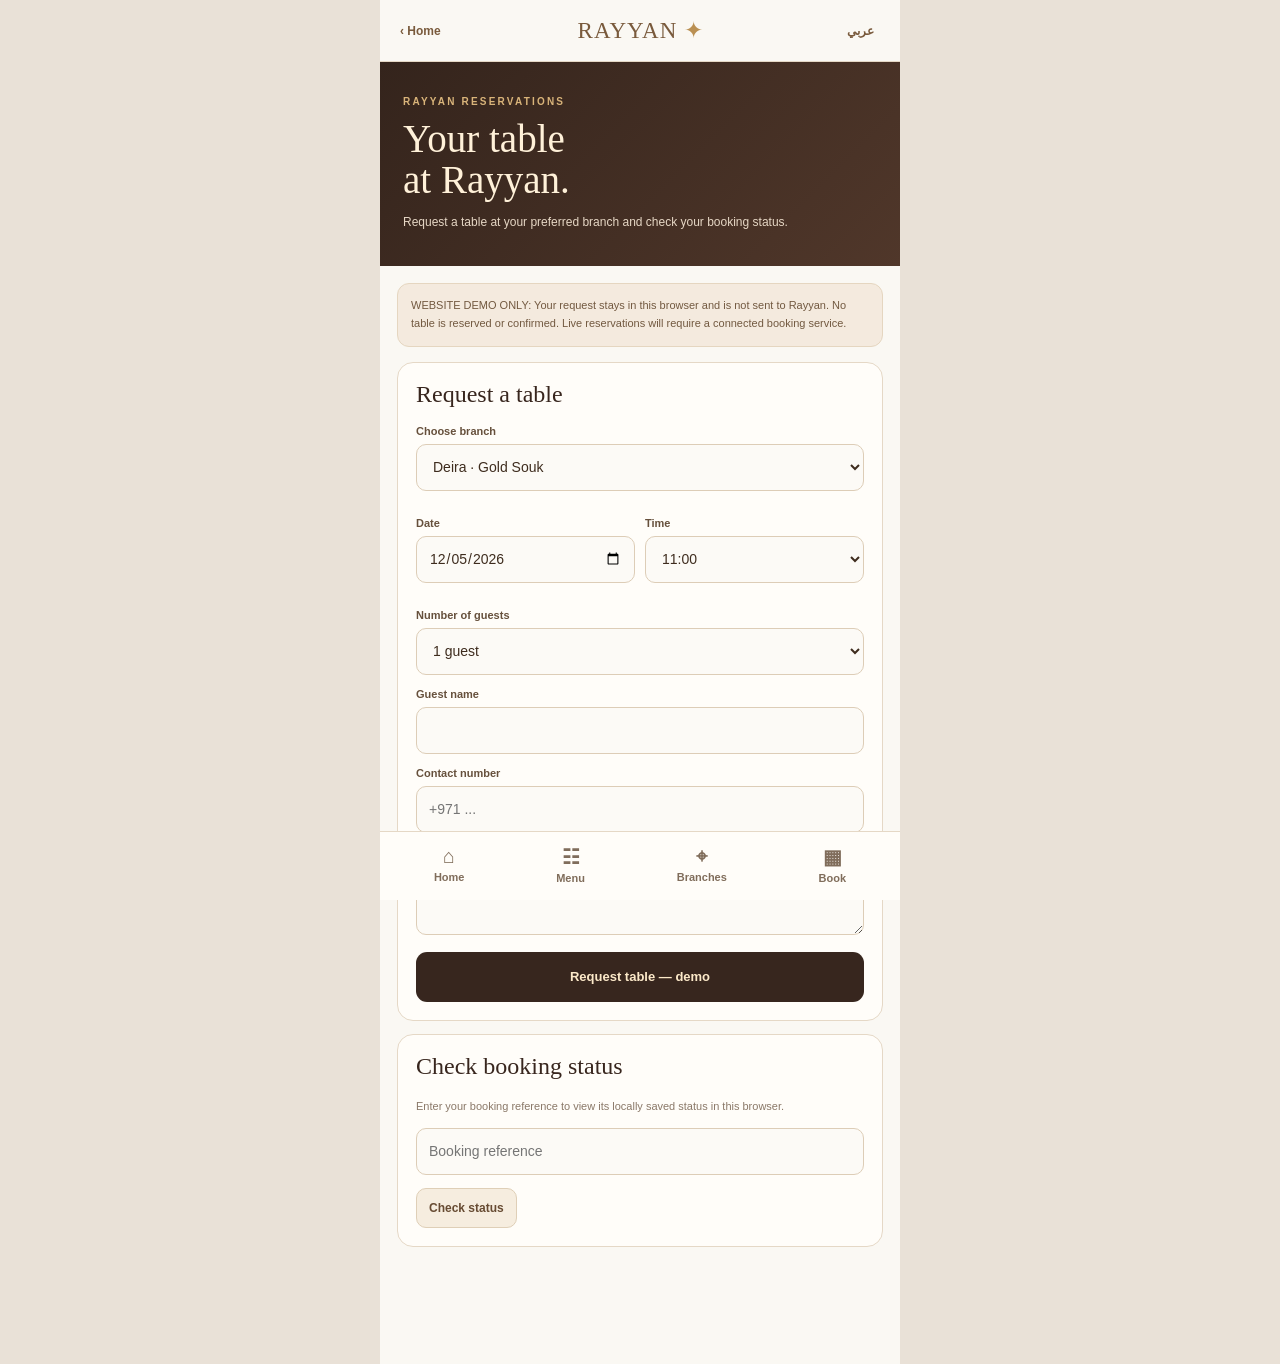
==== book-table.html @ 92b272ae "Add customer-facing bilingual table booking and status lookup demo without staff dashboard or WhatsA" ====
<!doctype html><html lang="en"><head><meta charset="utf-8"><meta name="viewport" content="width=device-width,initial-scale=1,viewport-fit=cover"><meta name="theme-color" content="#faf8f3"><title>Book a Table | Rayyan Mandi</title><style>
:root{--bg:#faf8f3;--ink:#38261e;--gold:#ba9052;--line:#e5d8c6;--muted:#867667}*{box-sizing:border-box}html{background:#e9e1d7}body{max-width:520px;background:var(--bg);color:var(--ink);margin:0 auto;min-height:100dvh;font-family:"Avenir Next",Arial,sans-serif;padding-bottom:87px}a{color:inherit;text-decoration:none}button,input,select,textarea{font:inherit}button{cursor:pointer}header{position:sticky;top:0;background:#faf8f3;display:flex;align-items:center;justify-content:space-between;padding:17px 20px;border-bottom:1px solid var(--line);z-index:5}header strong{font:500 23px Georgia,serif;letter-spacing:1px}header strong i{font-style:normal;color:var(--gold)}header a,header button{font-size:12px;color:#795a3c;border:0;background:transparent;font-weight:700}.hero{background:linear-gradient(135deg,#34241c,#50372a);color:#fff1d9;padding:34px 23px}.eyebrow{font-size:10px;letter-spacing:2.2px;font-weight:800;color:#d9b47a}.hero h1{font:500 39px/1.04 Georgia,serif;margin:12px 0}.hero p{font-size:12px;line-height:1.7;color:#e6d7c5;margin:0}.content{padding:17px}.panel{background:#fffdf9;border:1px solid var(--line);border-radius:16px;padding:18px;margin-bottom:13px}.panel h2{font:500 24px Georgia,serif;margin:0 0 17px}.field{margin:13px 0}.field label{display:block;font-size:11px;font-weight:750;color:#66503c;margin-bottom:7px}.field input,.field select,.field textarea{background:#fcfaf6;border:1px solid #ddcdb7;border-radius:10px;padding:12px;width:100%;min-height:47px;outline:0;color:#3e2c1e;font-size:14px}.field textarea{min-height:70px}.field input:focus,.field select:focus,.field textarea:focus{border-color:var(--gold);box-shadow:0 0 0 2px #c79e6240}.split{display:grid;grid-template-columns:1fr 1fr;gap:10px}.primary{border:0;background:#37261e;color:#fce9c9;border-radius:11px;min-height:50px;width:100%;font-size:13px;font-weight:800}.secondary{background:#f6eddf;color:#674b32;border:1px solid #dfcfb7;border-radius:10px;padding:12px;font-size:12px;font-weight:800}.note{font-size:11px;color:#8a7868;line-height:1.65}.notice{background:#f4eade;border:1px solid #e5d6c0;border-radius:12px;padding:13px;font-size:11px;line-height:1.6;color:#725940;margin-bottom:15px}.status{display:inline-block;border-radius:40px;padding:6px 11px;font-size:11px;font-weight:850;background:#fff0d6;color:#92620d}.summary{border:1px solid var(--line);padding:15px;border-radius:12px;margin-top:13px;background:#fbf6ed}.summary p{font-size:12px;color:#725b45;line-height:1.7}.summary strong{font-size:14px}.hidden{display:none!important}.bottom{position:fixed;bottom:0;left:50%;transform:translateX(-50%);width:100%;max-width:520px;background:#fffdf9;border-top:1px solid var(--line);display:flex;justify-content:space-around;padding:13px 8px max(16px,env(safe-area-inset-bottom));font-weight:700;font-size:11px;color:#806d5b}.bottom a{text-align:center}.bottom span{display:block;font-size:20px;margin-bottom:3px}html[dir=rtl] .hero,html[dir=rtl] .content{text-align:right}html[dir=rtl] .summary{text-align:right}
</style></head><body>
<header><a href="index.html">‹ <span id="home">Home</span></a><a href="index.html"><strong>RAYYAN <i>✦</i></strong></a><button id="language">عربي</button></header>
<div class="hero"><div class="eyebrow" id="eyebrow">RAYYAN RESERVATIONS</div><h1 id="heading">Your table<br>at Rayyan.</h1><p id="tagline">Request a table at your preferred branch and check your booking status.</p></div>
<main class="content"><div class="notice" id="demoNotice">WEBSITE DEMO ONLY: Your request stays in this browser and is not sent to Rayyan. No table is reserved or confirmed. Live reservations will require a connected booking service.</div>
<section class="panel" id="bookingPanel"><h2 id="bookingTitle">Request a table</h2><form id="bookingForm">
<div class="field"><label id="branchLabel" for="branch">Choose branch</label><select id="branch" required></select></div>
<div class="split"><div class="field"><label id="dateLabel" for="date">Date</label><input type="date" id="date" required></div><div class="field"><label id="timeLabel" for="time">Time</label><select id="time" required></select></div></div>
<div class="field"><label id="partyLabel" for="party">Number of guests</label><select id="party" required></select></div>
<div class="field"><label id="nameLabel" for="guest">Guest name</label><input id="guest" required maxlength="75" autocomplete="name"></div>
<div class="field"><label id="phoneLabel" for="phone">Contact number</label><input id="phone" type="tel" maxlength="25" required autocomplete="tel" placeholder="+971 ..."></div>
<div class="field"><label id="notesLabel" for="notes">Special requests (optional)</label><textarea id="notes" maxlength="280" placeholder="Family seating, highchair..."></textarea></div>
<button class="primary" id="submit" type="submit">Request table — demo</button></form></section>
<section class="panel hidden" id="resultPanel"><h2 id="resultTitle">Demo booking created</h2><span class="status" id="resultStatus">Pending</span><div class="summary" id="resultDetails"></div><p class="note" id="resultNote">This is a demonstration only. No request has reached the restaurant.</p><button class="secondary" id="newBooking">New booking</button></section>
<section class="panel"><h2 id="trackTitle">Check booking status</h2><p class="note" id="trackNote">Enter your booking reference to view its locally saved status in this browser.</p><div class="field"><input id="lookup" placeholder="Booking reference" autocomplete="off"></div><button class="secondary" id="checkStatus">Check status</button><div id="trackResult"></div></section>
</main>
<nav class="bottom"><a href="index.html"><span>⌂</span>Home</a><a href="official-menu.html"><span>☷</span>Menu</a><a href="branches.html"><span>⌖</span>Branches</a><a href="book-table.html"><span>▦</span>Book</a></nav>
<script src="rayyan-branches-data.js"></script><script>
(()=>{
const $=id=>document.getElementById(id),KEY="rayyan_guest_booking_demo_v1",branches=window.RayyanBranches||[];let lang="en";const t={en:{home:"Home",eyebrow:"RAYYAN RESERVATIONS",heading:"Your table<br>at Rayyan.",tagline:"Request a table at your preferred branch and check your booking status.",demoNotice:"WEBSITE DEMO ONLY: Your request stays in this browser and is not sent to Rayyan. No table is reserved or confirmed. Live reservations will require a connected booking service.",bookingTitle:"Request a table",branchLabel:"Choose branch",dateLabel:"Date",timeLabel:"Time",partyLabel:"Number of guests",nameLabel:"Guest name",phoneLabel:"Contact number",notesLabel:"Special requests (optional)",submit:"Request table — demo",resultTitle:"Demo booking created",resultNote:"This is a demonstration only. No request has reached the restaurant.",newBooking:"New booking",trackTitle:"Check booking status",trackNote:"Enter your booking reference to view its locally saved status in this browser.",checkStatus:"Check status",pending:"Pending",notfound:"No demo booking was found in this browser.",reference:"Booking reference",guests:"guests",wrong:"Please enter a valid phone number."},ar:{home:"الرئيسية",eyebrow:"حجوزات الريان",heading:"طاولتك<br>في الريان.",tagline:"اطلب طاولة في الفرع المفضل وتابع حالة الحجز.",demoNotice:"عرض تجريبي فقط: الطلب محفوظ في هذا المتصفح ولا يرسل إلى الريان. لا يوجد حجز طاولة فعلي أو مؤكد. الحجوزات الحقيقية تحتاج خدمة حجز متصلة.",bookingTitle:"طلب حجز طاولة",branchLabel:"اختر الفرع",dateLabel:"التاريخ",timeLabel:"الوقت",partyLabel:"عدد الضيوف",nameLabel:"اسم الضيف",phoneLabel:"رقم التواصل",notesLabel:"طلبات خاصة (اختياري)",submit:"طلب تجريبي",resultTitle:"تم إنشاء طلب تجريبي",resultNote:"للعرض فقط. لم يصل الطلب إلى المطعم.",newBooking:"حجز جديد",trackTitle:"متابعة حالة الحجز",trackNote:"أدخل الرقم المرجعي لعرض الحالة المخزنة محلياً في المتصفح.",checkStatus:"تحقق من الحالة",pending:"قيد المراجعة",notfound:"لا يوجد طلب تجريبي بهذا الرقم في هذا المتصفح.",reference:"رقم الحجز",guests:"ضيوف",wrong:"يرجى إدخال رقم هاتف صحيح."}};
const safe=s=>String(s).replace(/[&<>"]/g,x=>({"&":"&amp;","<":"&lt;",">":"&gt;",'"':"&quot;"}[x]));
function load(){try{return JSON.parse(localStorage.getItem(KEY)||"[]")}catch(e){return[]}}
function save(x){try{localStorage.setItem(KEY,JSON.stringify(x))}catch(e){}}
function labelBranch(id){let b=branches.find(b=>b.id===id);return b?(lang==="ar"?b.ar:b.name):id}
function card(b){return '<div class="summary"><strong>'+t[lang].reference+': '+safe(b.reference)+'</strong><p>'+safe(labelBranch(b.branch))+'<br>'+safe(b.date)+' · '+safe(b.time)+' · '+safe(b.party)+' '+t[lang].guests+'<br>'+safe(b.guest)+'</p><span class="status">'+t[lang].pending+'</span></div>'}
function render(){document.documentElement.lang=lang;document.documentElement.dir=lang==="ar"?"rtl":"ltr";for(const [id,x] of Object.entries(t[lang]))if($(id))$(id).innerHTML=x;$("language").textContent=lang==="en"?"عربي":"EN";let current=$("branch").value; $("branch").innerHTML=branches.map(b=>'<option value="'+b.id+'"'+(current===b.id?" selected":"")+'>'+safe(labelBranch(b.id))+'</option>').join("");if(!current)try{$("branch").value=localStorage.getItem("rayyan_demo_branch")||"deira"}catch(e){};if(window.lastBooking)$("resultDetails").innerHTML=card(window.lastBooking)}
$("language").onclick=()=>{lang=lang==="en"?"ar":"en";render()};
const now=new Date();const today=now.getFullYear()+"-"+String(now.getMonth()+1).padStart(2,"0")+"-"+String(now.getDate()).padStart(2,"0");$("date").min=today;$("date").value=today;
for(let hour=11;hour<24;hour++)for(let minutes of ["00","30"]){const v=String(hour).padStart(2,"0")+":"+minutes;$("time").add(new Option(v,v))}
for(let n=1;n<=20;n++)$("party").add(new Option(n+" "+(n===1?"guest":"guests"),String(n)));
$("bookingForm").onsubmit=e=>{e.preventDefault();const phone=$("phone").value.trim();if(!/^\+?[0-9 ()-]{7,25}$/.test(phone)){alert(t[lang].wrong);return}const reference="RYD-"+Date.now().toString(36).toUpperCase()+"-"+Math.random().toString(36).slice(2,6).toUpperCase();const b={reference,status:"pending",branch:$("branch").value,date:$("date").value,time:$("time").value,party:$("party").value,guest:$("guest").value.trim(),phone,notes:$("notes").value.trim()};const all=load();all.push(b);save(all);window.lastBooking=b;$("resultDetails").innerHTML=card(b);$("bookingPanel").classList.add("hidden");$("resultPanel").classList.remove("hidden");$("lookup").value=reference;$("resultPanel").scrollIntoView({behavior:"smooth"});try{localStorage.setItem("rayyan_demo_branch",b.branch)}catch(e){}};
$("newBooking").onclick=()=>{$("resultPanel").classList.add("hidden");$("bookingPanel").classList.remove("hidden");$("bookingForm").reset();$("date").value=today};
$("checkStatus").onclick=()=>{const q=$("lookup").value.trim().toUpperCase();const b=load().find(x=>x.reference===q);$("trackResult").innerHTML=b?card(b):'<p class="note">'+t[lang].notfound+'</p>'};
render();
})();
</script></body></html>
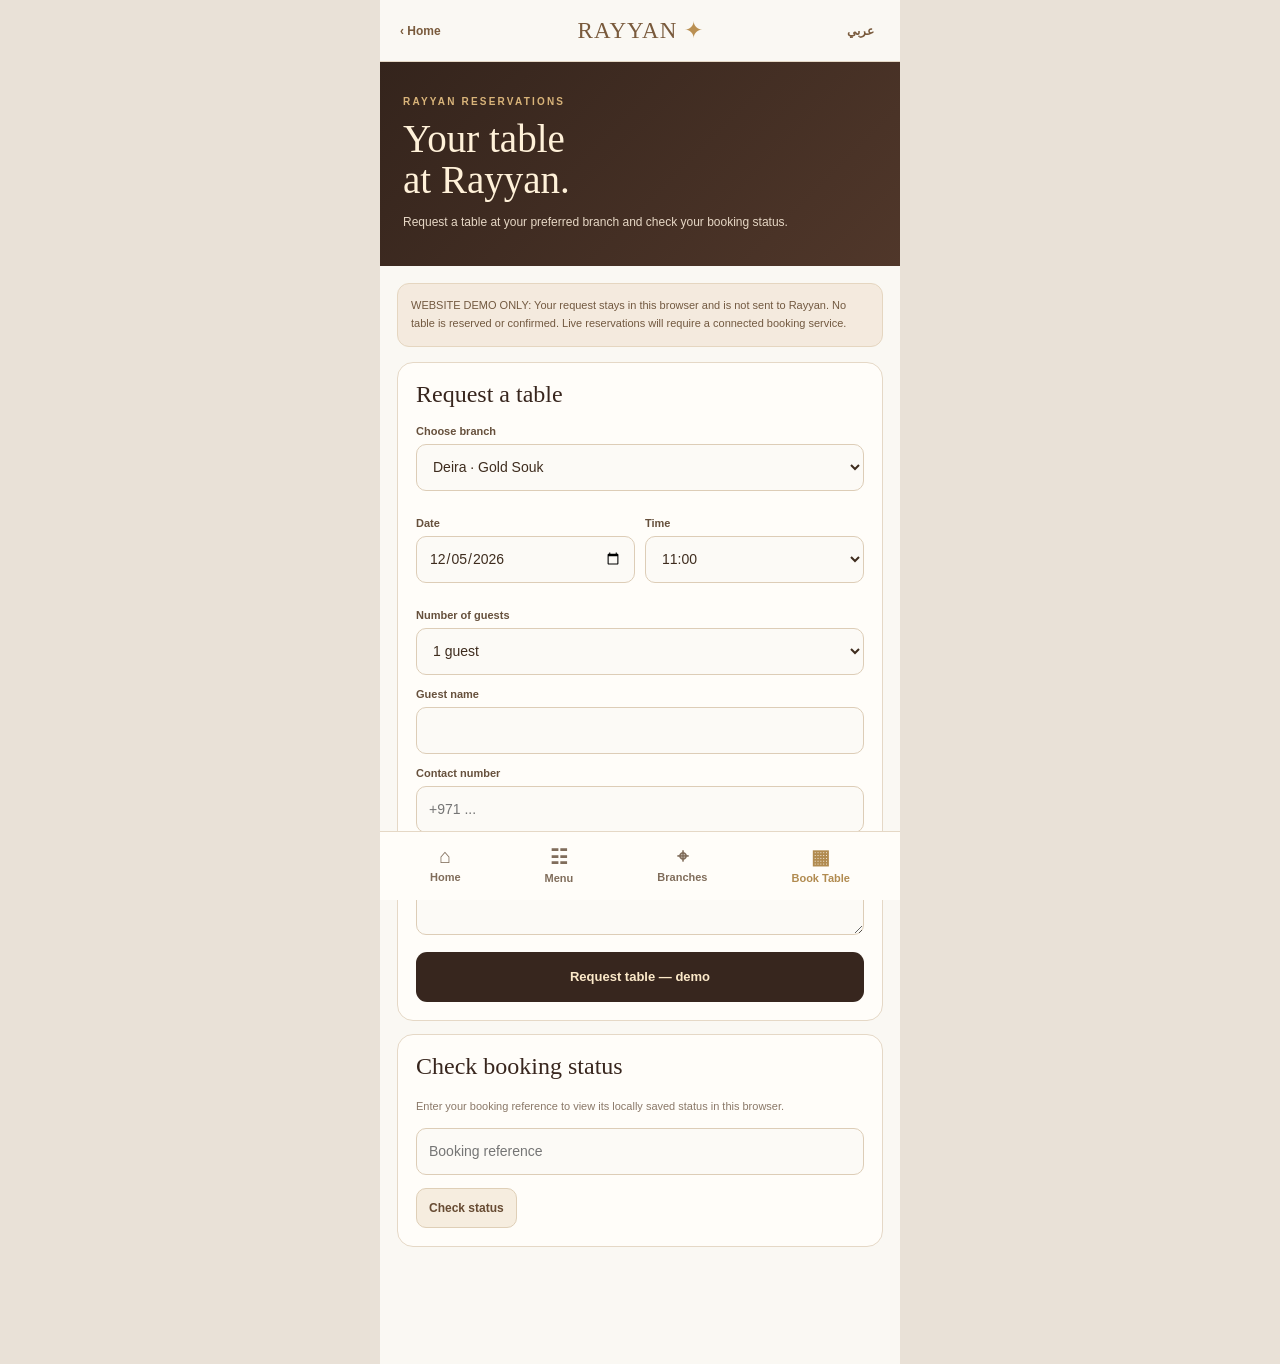
==== commit 7061d4ff: "Add prominent customer booking access and consistent navigation to book-table.html" ====
--- a/book-table.html
+++ b/book-table.html
@@ -15,7 +15,7 @@
 <section class="panel hidden" id="resultPanel"><h2 id="resultTitle">Demo booking created</h2><span class="status" id="resultStatus">Pending</span><div class="summary" id="resultDetails"></div><p class="note" id="resultNote">This is a demonstration only. No request has reached the restaurant.</p><button class="secondary" id="newBooking">New booking</button></section>
 <section class="panel"><h2 id="trackTitle">Check booking status</h2><p class="note" id="trackNote">Enter your booking reference to view its locally saved status in this browser.</p><div class="field"><input id="lookup" placeholder="Booking reference" autocomplete="off"></div><button class="secondary" id="checkStatus">Check status</button><div id="trackResult"></div></section>
 </main>
-<nav class="bottom"><a href="index.html"><span>⌂</span>Home</a><a href="official-menu.html"><span>☷</span>Menu</a><a href="branches.html"><span>⌖</span>Branches</a><a href="book-table.html"><span>▦</span>Book</a></nav>
+<nav class="bottom"><a href="index.html"><span>⌂</span>Home</a><a href="official-menu.html"><span>☷</span>Menu</a><a href="branches.html"><span>⌖</span>Branches</a><a href="book-table.html" style="color:#b18b50"><span>▦</span>Book Table</a></nav>
 <script src="rayyan-branches-data.js"></script><script>
 (()=>{
 const $=id=>document.getElementById(id),KEY="rayyan_guest_booking_demo_v1",branches=window.RayyanBranches||[];let lang="en";const t={en:{home:"Home",eyebrow:"RAYYAN RESERVATIONS",heading:"Your table<br>at Rayyan.",tagline:"Request a table at your preferred branch and check your booking status.",demoNotice:"WEBSITE DEMO ONLY: Your request stays in this browser and is not sent to Rayyan. No table is reserved or confirmed. Live reservations will require a connected booking service.",bookingTitle:"Request a table",branchLabel:"Choose branch",dateLabel:"Date",timeLabel:"Time",partyLabel:"Number of guests",nameLabel:"Guest name",phoneLabel:"Contact number",notesLabel:"Special requests (optional)",submit:"Request table — demo",resultTitle:"Demo booking created",resultNote:"This is a demonstration only. No request has reached the restaurant.",newBooking:"New booking",trackTitle:"Check booking status",trackNote:"Enter your booking reference to view its locally saved status in this browser.",checkStatus:"Check status",pending:"Pending",notfound:"No demo booking was found in this browser.",reference:"Booking reference",guests:"guests",wrong:"Please enter a valid phone number."},ar:{home:"الرئيسية",eyebrow:"حجوزات الريان",heading:"طاولتك<br>في الريان.",tagline:"اطلب طاولة في الفرع المفضل وتابع حالة الحجز.",demoNotice:"عرض تجريبي فقط: الطلب محفوظ في هذا المتصفح ولا يرسل إلى الريان. لا يوجد حجز طاولة فعلي أو مؤكد. الحجوزات الحقيقية تحتاج خدمة حجز متصلة.",bookingTitle:"طلب حجز طاولة",branchLabel:"اختر الفرع",dateLabel:"التاريخ",timeLabel:"الوقت",partyLabel:"عدد الضيوف",nameLabel:"اسم الضيف",phoneLabel:"رقم التواصل",notesLabel:"طلبات خاصة (اختياري)",submit:"طلب تجريبي",resultTitle:"تم إنشاء طلب تجريبي",resultNote:"للعرض فقط. لم يصل الطلب إلى المطعم.",newBooking:"حجز جديد",trackTitle:"متابعة حالة الحجز",trackNote:"أدخل الرقم المرجعي لعرض الحالة المخزنة محلياً في المتصفح.",checkStatus:"تحقق من الحالة",pending:"قيد المراجعة",notfound:"لا يوجد طلب تجريبي بهذا الرقم في هذا المتصفح.",reference:"رقم الحجز",guests:"ضيوف",wrong:"يرجى إدخال رقم هاتف صحيح."}};
@@ -24,7 +24,7 @@
 function save(x){try{localStorage.setItem(KEY,JSON.stringify(x))}catch(e){}}
 function labelBranch(id){let b=branches.find(b=>b.id===id);return b?(lang==="ar"?b.ar:b.name):id}
 function card(b){return '<div class="summary"><strong>'+t[lang].reference+': '+safe(b.reference)+'</strong><p>'+safe(labelBranch(b.branch))+'<br>'+safe(b.date)+' · '+safe(b.time)+' · '+safe(b.party)+' '+t[lang].guests+'<br>'+safe(b.guest)+'</p><span class="status">'+t[lang].pending+'</span></div>'}
-function render(){document.documentElement.lang=lang;document.documentElement.dir=lang==="ar"?"rtl":"ltr";for(const [id,x] of Object.entries(t[lang]))if($(id))$(id).innerHTML=x;$("language").textContent=lang==="en"?"عربي":"EN";let current=$("branch").value; $("branch").innerHTML=branches.map(b=>'<option value="'+b.id+'"'+(current===b.id?" selected":"")+'>'+safe(labelBranch(b.id))+'</option>').join("");if(!current)try{$("branch").value=localStorage.getItem("rayyan_demo_branch")||"deira"}catch(e){};if(window.lastBooking)$("resultDetails").innerHTML=card(window.lastBooking)}
+function render(){document.documentElement.lang=lang;document.documentElement.dir=lang==="ar"?"rtl":"ltr";for(const [id,x] of Object.entries(t[lang]))if($(id))$(id).innerHTML=x;$("language").textContent=lang==="en"?"عربي":"EN";let current=$("branch").value; $("branch").innerHTML=branches.map(b=>'<option value="'+b.id+'"'+(current===b.id?" selected":"")+'>'+safe(labelBranch(b.id))+'</option>').join("");if(!current)try{$("branch").value=new URLSearchParams(location.search).get("branch")||localStorage.getItem("rayyan_demo_branch")||"deira"}catch(e){};if(window.lastBooking)$("resultDetails").innerHTML=card(window.lastBooking)}
 $("language").onclick=()=>{lang=lang==="en"?"ar":"en";render()};
 const now=new Date();const today=now.getFullYear()+"-"+String(now.getMonth()+1).padStart(2,"0")+"-"+String(now.getDate()).padStart(2,"0");$("date").min=today;$("date").value=today;
 for(let hour=11;hour<24;hour++)for(let minutes of ["00","30"]){const v=String(hour).padStart(2,"0")+":"+minutes;$("time").add(new Option(v,v))}
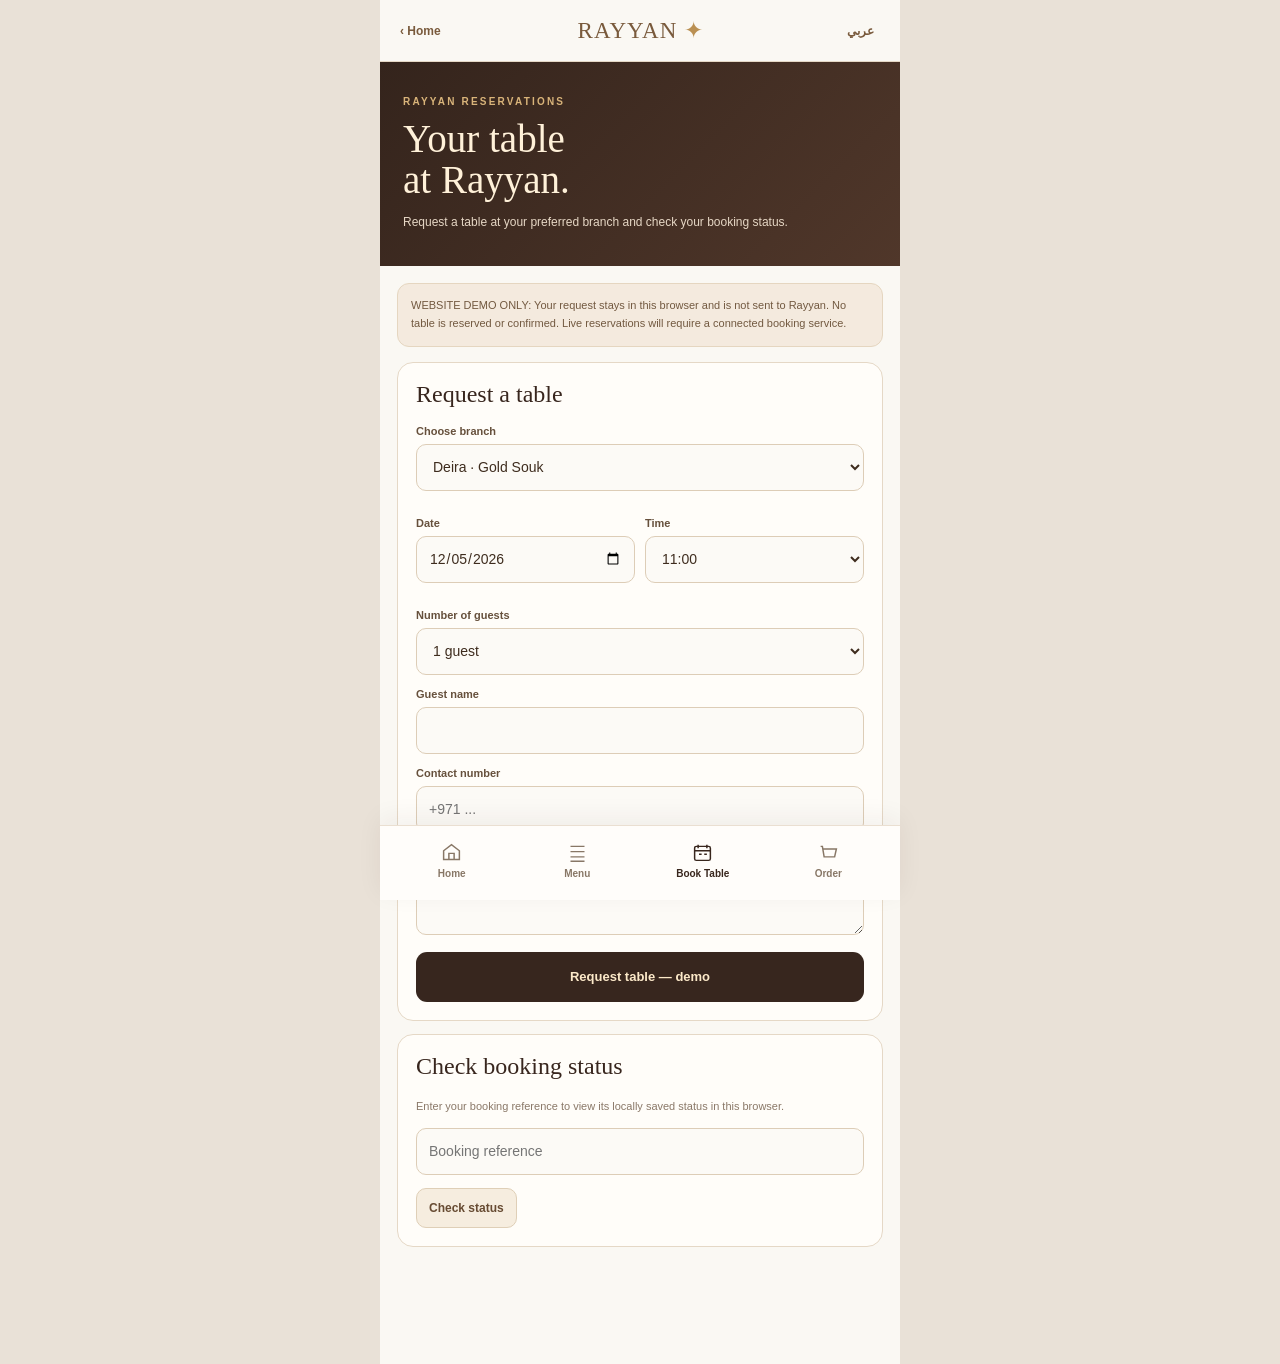
==== commit 6962992c: "Apply equal four-tab mobile navigation and required branch chooser to book-table.html" ====
--- a/book-table.html
+++ b/book-table.html
@@ -1,6 +1,6 @@
 <!doctype html><html lang="en"><head><meta charset="utf-8"><meta name="viewport" content="width=device-width,initial-scale=1,viewport-fit=cover"><meta name="theme-color" content="#faf8f3"><title>Book a Table | Rayyan Mandi</title><style>
 :root{--bg:#faf8f3;--ink:#38261e;--gold:#ba9052;--line:#e5d8c6;--muted:#867667}*{box-sizing:border-box}html{background:#e9e1d7}body{max-width:520px;background:var(--bg);color:var(--ink);margin:0 auto;min-height:100dvh;font-family:"Avenir Next",Arial,sans-serif;padding-bottom:87px}a{color:inherit;text-decoration:none}button,input,select,textarea{font:inherit}button{cursor:pointer}header{position:sticky;top:0;background:#faf8f3;display:flex;align-items:center;justify-content:space-between;padding:17px 20px;border-bottom:1px solid var(--line);z-index:5}header strong{font:500 23px Georgia,serif;letter-spacing:1px}header strong i{font-style:normal;color:var(--gold)}header a,header button{font-size:12px;color:#795a3c;border:0;background:transparent;font-weight:700}.hero{background:linear-gradient(135deg,#34241c,#50372a);color:#fff1d9;padding:34px 23px}.eyebrow{font-size:10px;letter-spacing:2.2px;font-weight:800;color:#d9b47a}.hero h1{font:500 39px/1.04 Georgia,serif;margin:12px 0}.hero p{font-size:12px;line-height:1.7;color:#e6d7c5;margin:0}.content{padding:17px}.panel{background:#fffdf9;border:1px solid var(--line);border-radius:16px;padding:18px;margin-bottom:13px}.panel h2{font:500 24px Georgia,serif;margin:0 0 17px}.field{margin:13px 0}.field label{display:block;font-size:11px;font-weight:750;color:#66503c;margin-bottom:7px}.field input,.field select,.field textarea{background:#fcfaf6;border:1px solid #ddcdb7;border-radius:10px;padding:12px;width:100%;min-height:47px;outline:0;color:#3e2c1e;font-size:14px}.field textarea{min-height:70px}.field input:focus,.field select:focus,.field textarea:focus{border-color:var(--gold);box-shadow:0 0 0 2px #c79e6240}.split{display:grid;grid-template-columns:1fr 1fr;gap:10px}.primary{border:0;background:#37261e;color:#fce9c9;border-radius:11px;min-height:50px;width:100%;font-size:13px;font-weight:800}.secondary{background:#f6eddf;color:#674b32;border:1px solid #dfcfb7;border-radius:10px;padding:12px;font-size:12px;font-weight:800}.note{font-size:11px;color:#8a7868;line-height:1.65}.notice{background:#f4eade;border:1px solid #e5d6c0;border-radius:12px;padding:13px;font-size:11px;line-height:1.6;color:#725940;margin-bottom:15px}.status{display:inline-block;border-radius:40px;padding:6px 11px;font-size:11px;font-weight:850;background:#fff0d6;color:#92620d}.summary{border:1px solid var(--line);padding:15px;border-radius:12px;margin-top:13px;background:#fbf6ed}.summary p{font-size:12px;color:#725b45;line-height:1.7}.summary strong{font-size:14px}.hidden{display:none!important}.bottom{position:fixed;bottom:0;left:50%;transform:translateX(-50%);width:100%;max-width:520px;background:#fffdf9;border-top:1px solid var(--line);display:flex;justify-content:space-around;padding:13px 8px max(16px,env(safe-area-inset-bottom));font-weight:700;font-size:11px;color:#806d5b}.bottom a{text-align:center}.bottom span{display:block;font-size:20px;margin-bottom:3px}html[dir=rtl] .hero,html[dir=rtl] .content{text-align:right}html[dir=rtl] .summary{text-align:right}
-</style></head><body>
+</style><link rel="stylesheet" href="nav-location.css?v=2"></head><body>
 <header><a href="index.html">‹ <span id="home">Home</span></a><a href="index.html"><strong>RAYYAN <i>✦</i></strong></a><button id="language">عربي</button></header>
 <div class="hero"><div class="eyebrow" id="eyebrow">RAYYAN RESERVATIONS</div><h1 id="heading">Your table<br>at Rayyan.</h1><p id="tagline">Request a table at your preferred branch and check your booking status.</p></div>
 <main class="content"><div class="notice" id="demoNotice">WEBSITE DEMO ONLY: Your request stays in this browser and is not sent to Rayyan. No table is reserved or confirmed. Live reservations will require a connected booking service.</div>
@@ -34,4 +34,4 @@
 $("checkStatus").onclick=()=>{const q=$("lookup").value.trim().toUpperCase();const b=load().find(x=>x.reference===q);$("trackResult").innerHTML=b?card(b):'<p class="note">'+t[lang].notfound+'</p>'};
 render();
 })();
-</script></body></html>+</script><script src="nav-location.js?v=2"></script></body></html>
--- a/nav-location.css
+++ b/nav-location.css
@@ -0,0 +1,10 @@
+/* Shared four-item Rayyan mobile navigation: equal columns and safe-area support */
+.rayyan-four-nav{position:fixed!important;bottom:0!important;left:50%!important;transform:translateX(-50%)!important;width:100%!important;max-width:520px!important;z-index:50!important;display:grid!important;grid-template-columns:repeat(4,minmax(0,1fr))!important;align-items:stretch!important;justify-items:stretch!important;gap:0!important;min-height:72px!important;padding:10px 9px max(15px,env(safe-area-inset-bottom))!important;background:#fffdfa!important;border-top:1px solid #eadfd1!important;border-radius:0!important;box-shadow:0 -7px 24px rgba(55,38,26,.06)!important}
+.rayyan-four-nav>a{display:flex!important;flex-direction:column!important;align-items:center!important;justify-content:center!important;gap:5px!important;min-width:0!important;min-height:49px!important;margin:0!important;padding:4px 2px!important;border:0!important;border-radius:8px!important;background:transparent!important;color:#887766!important;text-align:center!important;text-decoration:none!important;font:700 10px/1.2 "Avenir Next",Arial,sans-serif!important;white-space:nowrap!important}
+.rayyan-four-nav>a svg{width:21px!important;height:21px!important;stroke:currentColor!important;fill:none!important;stroke-width:1.7!important;flex-shrink:0}
+.rayyan-four-nav>a.current{color:#38261d!important}
+.rayyan-four-nav>a:focus-visible{outline:2px solid #bc955e!important;outline-offset:-2px}
+.rayyan-four-nav>a>span{display:block!important;font:inherit!important;margin:0!important}
+body{padding-bottom:max(87px,calc(72px + env(safe-area-inset-bottom)))!important}
+.rayyan-location-required .sheet-close{display:none!important}
+.rayyan-location-required .sheet-sub:after{content:"Select a branch to continue · اختر الفرع للمتابعة";display:block;font-size:11px;margin-top:7px;color:#9a6f39;font-weight:700}
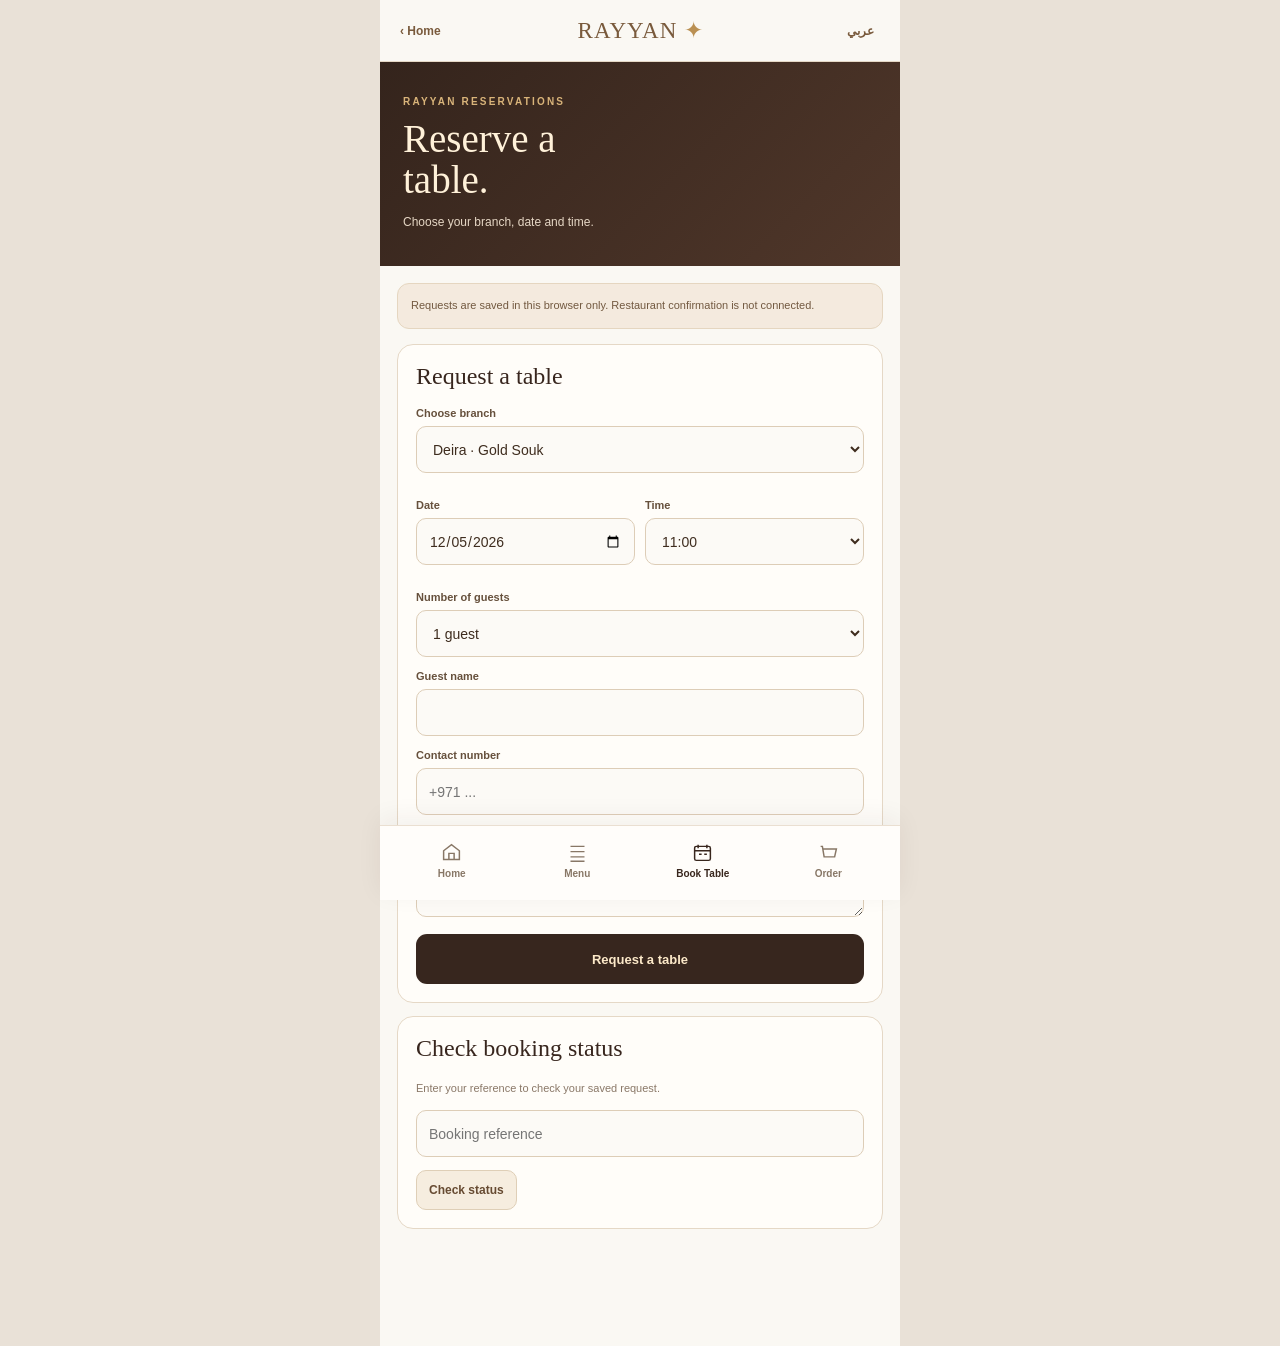
==== commit b7194701: "Compact table reservation mobile layout and remove prominent demo wording while retaining truthful l" ====
--- a/book-table.html
+++ b/book-table.html
@@ -2,8 +2,8 @@
 :root{--bg:#faf8f3;--ink:#38261e;--gold:#ba9052;--line:#e5d8c6;--muted:#867667}*{box-sizing:border-box}html{background:#e9e1d7}body{max-width:520px;background:var(--bg);color:var(--ink);margin:0 auto;min-height:100dvh;font-family:"Avenir Next",Arial,sans-serif;padding-bottom:87px}a{color:inherit;text-decoration:none}button,input,select,textarea{font:inherit}button{cursor:pointer}header{position:sticky;top:0;background:#faf8f3;display:flex;align-items:center;justify-content:space-between;padding:17px 20px;border-bottom:1px solid var(--line);z-index:5}header strong{font:500 23px Georgia,serif;letter-spacing:1px}header strong i{font-style:normal;color:var(--gold)}header a,header button{font-size:12px;color:#795a3c;border:0;background:transparent;font-weight:700}.hero{background:linear-gradient(135deg,#34241c,#50372a);color:#fff1d9;padding:34px 23px}.eyebrow{font-size:10px;letter-spacing:2.2px;font-weight:800;color:#d9b47a}.hero h1{font:500 39px/1.04 Georgia,serif;margin:12px 0}.hero p{font-size:12px;line-height:1.7;color:#e6d7c5;margin:0}.content{padding:17px}.panel{background:#fffdf9;border:1px solid var(--line);border-radius:16px;padding:18px;margin-bottom:13px}.panel h2{font:500 24px Georgia,serif;margin:0 0 17px}.field{margin:13px 0}.field label{display:block;font-size:11px;font-weight:750;color:#66503c;margin-bottom:7px}.field input,.field select,.field textarea{background:#fcfaf6;border:1px solid #ddcdb7;border-radius:10px;padding:12px;width:100%;min-height:47px;outline:0;color:#3e2c1e;font-size:14px}.field textarea{min-height:70px}.field input:focus,.field select:focus,.field textarea:focus{border-color:var(--gold);box-shadow:0 0 0 2px #c79e6240}.split{display:grid;grid-template-columns:1fr 1fr;gap:10px}.primary{border:0;background:#37261e;color:#fce9c9;border-radius:11px;min-height:50px;width:100%;font-size:13px;font-weight:800}.secondary{background:#f6eddf;color:#674b32;border:1px solid #dfcfb7;border-radius:10px;padding:12px;font-size:12px;font-weight:800}.note{font-size:11px;color:#8a7868;line-height:1.65}.notice{background:#f4eade;border:1px solid #e5d6c0;border-radius:12px;padding:13px;font-size:11px;line-height:1.6;color:#725940;margin-bottom:15px}.status{display:inline-block;border-radius:40px;padding:6px 11px;font-size:11px;font-weight:850;background:#fff0d6;color:#92620d}.summary{border:1px solid var(--line);padding:15px;border-radius:12px;margin-top:13px;background:#fbf6ed}.summary p{font-size:12px;color:#725b45;line-height:1.7}.summary strong{font-size:14px}.hidden{display:none!important}.bottom{position:fixed;bottom:0;left:50%;transform:translateX(-50%);width:100%;max-width:520px;background:#fffdf9;border-top:1px solid var(--line);display:flex;justify-content:space-around;padding:13px 8px max(16px,env(safe-area-inset-bottom));font-weight:700;font-size:11px;color:#806d5b}.bottom a{text-align:center}.bottom span{display:block;font-size:20px;margin-bottom:3px}html[dir=rtl] .hero,html[dir=rtl] .content{text-align:right}html[dir=rtl] .summary{text-align:right}
 </style><link rel="stylesheet" href="nav-location.css?v=2"></head><body>
 <header><a href="index.html">‹ <span id="home">Home</span></a><a href="index.html"><strong>RAYYAN <i>✦</i></strong></a><button id="language">عربي</button></header>
-<div class="hero"><div class="eyebrow" id="eyebrow">RAYYAN RESERVATIONS</div><h1 id="heading">Your table<br>at Rayyan.</h1><p id="tagline">Request a table at your preferred branch and check your booking status.</p></div>
-<main class="content"><div class="notice" id="demoNotice">WEBSITE DEMO ONLY: Your request stays in this browser and is not sent to Rayyan. No table is reserved or confirmed. Live reservations will require a connected booking service.</div>
+<div class="hero"><div class="eyebrow" id="eyebrow">RAYYAN RESERVATIONS</div><h1 id="heading">Reserve a<br>table.</h1><p id="tagline">Choose your branch, date and time.</p></div>
+<main class="content"><div class="notice" id="demoNotice">Requests are saved in this browser only. Restaurant confirmation is not connected.</div>
 <section class="panel" id="bookingPanel"><h2 id="bookingTitle">Request a table</h2><form id="bookingForm">
 <div class="field"><label id="branchLabel" for="branch">Choose branch</label><select id="branch" required></select></div>
 <div class="split"><div class="field"><label id="dateLabel" for="date">Date</label><input type="date" id="date" required></div><div class="field"><label id="timeLabel" for="time">Time</label><select id="time" required></select></div></div>
@@ -11,14 +11,14 @@
 <div class="field"><label id="nameLabel" for="guest">Guest name</label><input id="guest" required maxlength="75" autocomplete="name"></div>
 <div class="field"><label id="phoneLabel" for="phone">Contact number</label><input id="phone" type="tel" maxlength="25" required autocomplete="tel" placeholder="+971 ..."></div>
 <div class="field"><label id="notesLabel" for="notes">Special requests (optional)</label><textarea id="notes" maxlength="280" placeholder="Family seating, highchair..."></textarea></div>
-<button class="primary" id="submit" type="submit">Request table — demo</button></form></section>
-<section class="panel hidden" id="resultPanel"><h2 id="resultTitle">Demo booking created</h2><span class="status" id="resultStatus">Pending</span><div class="summary" id="resultDetails"></div><p class="note" id="resultNote">This is a demonstration only. No request has reached the restaurant.</p><button class="secondary" id="newBooking">New booking</button></section>
-<section class="panel"><h2 id="trackTitle">Check booking status</h2><p class="note" id="trackNote">Enter your booking reference to view its locally saved status in this browser.</p><div class="field"><input id="lookup" placeholder="Booking reference" autocomplete="off"></div><button class="secondary" id="checkStatus">Check status</button><div id="trackResult"></div></section>
+<button class="primary" id="submit" type="submit">Request a table</button></form></section>
+<section class="panel hidden" id="resultPanel"><h2 id="resultTitle">Request received</h2><span class="status" id="resultStatus">Pending</span><div class="summary" id="resultDetails"></div><p class="note" id="resultNote">Saved in this browser only. The restaurant has not received this request.</p><button class="secondary" id="newBooking">New booking</button></section>
+<section class="panel"><h2 id="trackTitle">Check booking status</h2><p class="note" id="trackNote">Enter your reference to check your saved request.</p><div class="field"><input id="lookup" placeholder="Booking reference" autocomplete="off"></div><button class="secondary" id="checkStatus">Check status</button><div id="trackResult"></div></section>
 </main>
 <nav class="bottom"><a href="index.html"><span>⌂</span>Home</a><a href="official-menu.html"><span>☷</span>Menu</a><a href="branches.html"><span>⌖</span>Branches</a><a href="book-table.html" style="color:#b18b50"><span>▦</span>Book Table</a></nav>
 <script src="rayyan-branches-data.js"></script><script>
 (()=>{
-const $=id=>document.getElementById(id),KEY="rayyan_guest_booking_demo_v1",branches=window.RayyanBranches||[];let lang="en";const t={en:{home:"Home",eyebrow:"RAYYAN RESERVATIONS",heading:"Your table<br>at Rayyan.",tagline:"Request a table at your preferred branch and check your booking status.",demoNotice:"WEBSITE DEMO ONLY: Your request stays in this browser and is not sent to Rayyan. No table is reserved or confirmed. Live reservations will require a connected booking service.",bookingTitle:"Request a table",branchLabel:"Choose branch",dateLabel:"Date",timeLabel:"Time",partyLabel:"Number of guests",nameLabel:"Guest name",phoneLabel:"Contact number",notesLabel:"Special requests (optional)",submit:"Request table — demo",resultTitle:"Demo booking created",resultNote:"This is a demonstration only. No request has reached the restaurant.",newBooking:"New booking",trackTitle:"Check booking status",trackNote:"Enter your booking reference to view its locally saved status in this browser.",checkStatus:"Check status",pending:"Pending",notfound:"No demo booking was found in this browser.",reference:"Booking reference",guests:"guests",wrong:"Please enter a valid phone number."},ar:{home:"الرئيسية",eyebrow:"حجوزات الريان",heading:"طاولتك<br>في الريان.",tagline:"اطلب طاولة في الفرع المفضل وتابع حالة الحجز.",demoNotice:"عرض تجريبي فقط: الطلب محفوظ في هذا المتصفح ولا يرسل إلى الريان. لا يوجد حجز طاولة فعلي أو مؤكد. الحجوزات الحقيقية تحتاج خدمة حجز متصلة.",bookingTitle:"طلب حجز طاولة",branchLabel:"اختر الفرع",dateLabel:"التاريخ",timeLabel:"الوقت",partyLabel:"عدد الضيوف",nameLabel:"اسم الضيف",phoneLabel:"رقم التواصل",notesLabel:"طلبات خاصة (اختياري)",submit:"طلب تجريبي",resultTitle:"تم إنشاء طلب تجريبي",resultNote:"للعرض فقط. لم يصل الطلب إلى المطعم.",newBooking:"حجز جديد",trackTitle:"متابعة حالة الحجز",trackNote:"أدخل الرقم المرجعي لعرض الحالة المخزنة محلياً في المتصفح.",checkStatus:"تحقق من الحالة",pending:"قيد المراجعة",notfound:"لا يوجد طلب تجريبي بهذا الرقم في هذا المتصفح.",reference:"رقم الحجز",guests:"ضيوف",wrong:"يرجى إدخال رقم هاتف صحيح."}};
+const $=id=>document.getElementById(id),KEY="rayyan_guest_booking_demo_v1",branches=window.RayyanBranches||[];let lang="en";const t={en:{home:"Home",eyebrow:"RAYYAN RESERVATIONS",heading:"Reserve a<br>table.",tagline:"Choose your branch, date and time.",demoNotice:"Requests are saved in this browser only. Restaurant confirmation is not connected.",bookingTitle:"Request a table",branchLabel:"Choose branch",dateLabel:"Date",timeLabel:"Time",partyLabel:"Number of guests",nameLabel:"Guest name",phoneLabel:"Contact number",notesLabel:"Special requests (optional)",submit:"Request a table",resultTitle:"Request received",resultNote:"Saved in this browser only. The restaurant has not received this request.",newBooking:"New booking",trackTitle:"Check booking status",trackNote:"Enter your reference to check your saved request.",checkStatus:"Check status",pending:"Pending",notfound:"No booking reference found in this browser.",reference:"Booking reference",guests:"guests",wrong:"Please enter a valid phone number."},ar:{home:"الرئيسية",eyebrow:"حجوزات الريان",heading:"احجز<br>طاولتك.",tagline:"اختر الفرع والتاريخ والوقت.",demoNotice:"يُحفظ الطلب في هذا المتصفح فقط. تأكيد المطعم غير متصل حالياً.",bookingTitle:"طلب حجز طاولة",branchLabel:"اختر الفرع",dateLabel:"التاريخ",timeLabel:"الوقت",partyLabel:"عدد الضيوف",nameLabel:"اسم الضيف",phoneLabel:"رقم التواصل",notesLabel:"طلبات خاصة (اختياري)",submit:"طلب حجز",resultTitle:"تم إنشاء طلب حجز",resultNote:"محفوظ في هذا المتصفح فقط. لم يصل الطلب إلى المطعم.",newBooking:"حجز جديد",trackTitle:"متابعة حالة الحجز",trackNote:"أدخل رقم الحجز للتحقق من حالة الطلب المحفوظ.",checkStatus:"تحقق من الحالة",pending:"قيد المراجعة",notfound:"لا يوجد طلب حجز بهذا الرقم في هذا المتصفح.",reference:"رقم الحجز",guests:"ضيوف",wrong:"يرجى إدخال رقم هاتف صحيح."}};
 const safe=s=>String(s).replace(/[&<>"]/g,x=>({"&":"&amp;","<":"&lt;",">":"&gt;",'"':"&quot;"}[x]));
 function load(){try{return JSON.parse(localStorage.getItem(KEY)||"[]")}catch(e){return[]}}
 function save(x){try{localStorage.setItem(KEY,JSON.stringify(x))}catch(e){}}
--- a/nav-location.css
+++ b/nav-location.css
@@ -1,5 +1,5 @@
 /* Shared four-item Rayyan mobile navigation: equal columns and safe-area support */
-.rayyan-four-nav{position:fixed!important;bottom:0!important;left:50%!important;transform:translateX(-50%)!important;width:100%!important;max-width:520px!important;z-index:50!important;display:grid!important;grid-template-columns:repeat(4,minmax(0,1fr))!important;align-items:stretch!important;justify-items:stretch!important;gap:0!important;min-height:72px!important;padding:10px 9px max(15px,env(safe-area-inset-bottom))!important;background:#fffdfa!important;border-top:1px solid #eadfd1!important;border-radius:0!important;box-shadow:0 -7px 24px rgba(55,38,26,.06)!important}
+.rayyan-four-nav{position:fixed!important;bottom:0!important;left:50%!important;transform:translateX(-50%)!important;width:100%!important;max-width:520px!important;z-index:12!important;display:grid!important;grid-template-columns:repeat(4,minmax(0,1fr))!important;align-items:stretch!important;justify-items:stretch!important;gap:0!important;min-height:72px!important;padding:10px 9px max(15px,env(safe-area-inset-bottom))!important;background:#fffdfa!important;border-top:1px solid #eadfd1!important;border-radius:0!important;box-shadow:0 -7px 24px rgba(55,38,26,.06)!important}
 .rayyan-four-nav>a{display:flex!important;flex-direction:column!important;align-items:center!important;justify-content:center!important;gap:5px!important;min-width:0!important;min-height:49px!important;margin:0!important;padding:4px 2px!important;border:0!important;border-radius:8px!important;background:transparent!important;color:#887766!important;text-align:center!important;text-decoration:none!important;font:700 10px/1.2 "Avenir Next",Arial,sans-serif!important;white-space:nowrap!important}
 .rayyan-four-nav>a svg{width:21px!important;height:21px!important;stroke:currentColor!important;fill:none!important;stroke-width:1.7!important;flex-shrink:0}
 .rayyan-four-nav>a.current{color:#38261d!important}
@@ -8,3 +8,6 @@
 body{padding-bottom:max(87px,calc(72px + env(safe-area-inset-bottom)))!important}
 .rayyan-location-required .sheet-close{display:none!important}
 .rayyan-location-required .sheet-sub:after{content:"Select a branch to continue · اختر الفرع للمتابعة";display:block;font-size:11px;margin-top:7px;color:#9a6f39;font-weight:700}
+
+/* Dialogs and full-size dish photos must sit above the fixed navigation. */
+body:has(.dish-overlay:not([hidden])) .rayyan-four-nav,body:has(.overlay.open) .rayyan-four-nav{z-index:1!important}
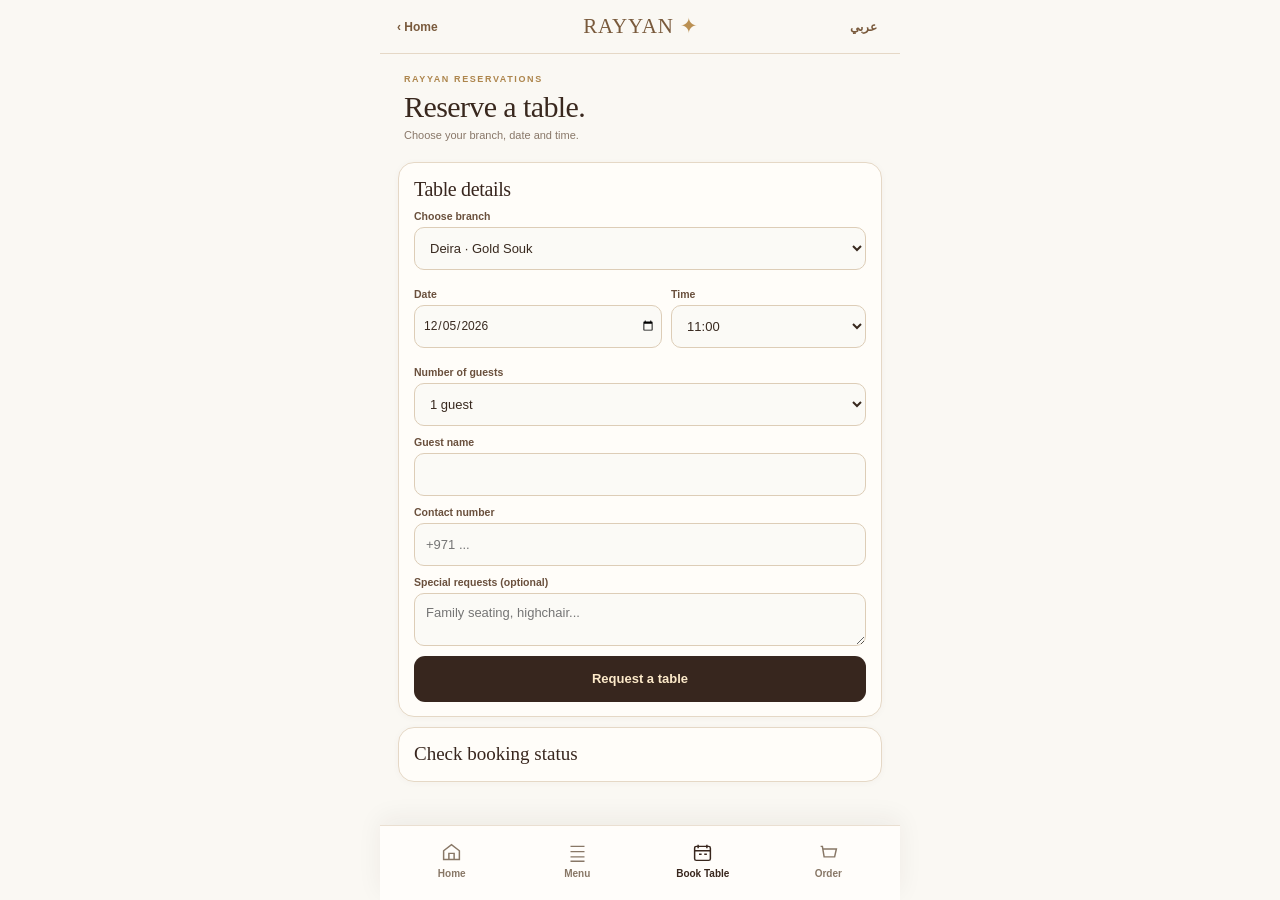
==== commit 39f79c72: "Make reservation page native-app compact; fix date/time overflow and collapse booking status" ====
--- a/book-table.html
+++ b/book-table.html
@@ -1,10 +1,47 @@
 <!doctype html><html lang="en"><head><meta charset="utf-8"><meta name="viewport" content="width=device-width,initial-scale=1,viewport-fit=cover"><meta name="theme-color" content="#faf8f3"><title>Book a Table | Rayyan Mandi</title><style>
 :root{--bg:#faf8f3;--ink:#38261e;--gold:#ba9052;--line:#e5d8c6;--muted:#867667}*{box-sizing:border-box}html{background:#e9e1d7}body{max-width:520px;background:var(--bg);color:var(--ink);margin:0 auto;min-height:100dvh;font-family:"Avenir Next",Arial,sans-serif;padding-bottom:87px}a{color:inherit;text-decoration:none}button,input,select,textarea{font:inherit}button{cursor:pointer}header{position:sticky;top:0;background:#faf8f3;display:flex;align-items:center;justify-content:space-between;padding:17px 20px;border-bottom:1px solid var(--line);z-index:5}header strong{font:500 23px Georgia,serif;letter-spacing:1px}header strong i{font-style:normal;color:var(--gold)}header a,header button{font-size:12px;color:#795a3c;border:0;background:transparent;font-weight:700}.hero{background:linear-gradient(135deg,#34241c,#50372a);color:#fff1d9;padding:34px 23px}.eyebrow{font-size:10px;letter-spacing:2.2px;font-weight:800;color:#d9b47a}.hero h1{font:500 39px/1.04 Georgia,serif;margin:12px 0}.hero p{font-size:12px;line-height:1.7;color:#e6d7c5;margin:0}.content{padding:17px}.panel{background:#fffdf9;border:1px solid var(--line);border-radius:16px;padding:18px;margin-bottom:13px}.panel h2{font:500 24px Georgia,serif;margin:0 0 17px}.field{margin:13px 0}.field label{display:block;font-size:11px;font-weight:750;color:#66503c;margin-bottom:7px}.field input,.field select,.field textarea{background:#fcfaf6;border:1px solid #ddcdb7;border-radius:10px;padding:12px;width:100%;min-height:47px;outline:0;color:#3e2c1e;font-size:14px}.field textarea{min-height:70px}.field input:focus,.field select:focus,.field textarea:focus{border-color:var(--gold);box-shadow:0 0 0 2px #c79e6240}.split{display:grid;grid-template-columns:1fr 1fr;gap:10px}.primary{border:0;background:#37261e;color:#fce9c9;border-radius:11px;min-height:50px;width:100%;font-size:13px;font-weight:800}.secondary{background:#f6eddf;color:#674b32;border:1px solid #dfcfb7;border-radius:10px;padding:12px;font-size:12px;font-weight:800}.note{font-size:11px;color:#8a7868;line-height:1.65}.notice{background:#f4eade;border:1px solid #e5d6c0;border-radius:12px;padding:13px;font-size:11px;line-height:1.6;color:#725940;margin-bottom:15px}.status{display:inline-block;border-radius:40px;padding:6px 11px;font-size:11px;font-weight:850;background:#fff0d6;color:#92620d}.summary{border:1px solid var(--line);padding:15px;border-radius:12px;margin-top:13px;background:#fbf6ed}.summary p{font-size:12px;color:#725b45;line-height:1.7}.summary strong{font-size:14px}.hidden{display:none!important}.bottom{position:fixed;bottom:0;left:50%;transform:translateX(-50%);width:100%;max-width:520px;background:#fffdf9;border-top:1px solid var(--line);display:flex;justify-content:space-around;padding:13px 8px max(16px,env(safe-area-inset-bottom));font-weight:700;font-size:11px;color:#806d5b}.bottom a{text-align:center}.bottom span{display:block;font-size:20px;margin-bottom:3px}html[dir=rtl] .hero,html[dir=rtl] .content{text-align:right}html[dir=rtl] .summary{text-align:right}
-</style><link rel="stylesheet" href="nav-location.css?v=2"></head><body>
+</style><link rel="stylesheet" href="nav-location.css?v=2"><style>
+/* Native-app inspired compact reservation screen */
+html{background:#faf8f3}
+body{background:#faf8f3;max-width:520px;overflow-x:hidden}
+header{height:54px;min-height:54px;padding:9px 17px;box-shadow:none}
+header strong{font-size:21px;letter-spacing:.8px}
+.hero{background:transparent;color:#39281e;padding:20px 19px 11px}
+.eyebrow{color:#ad854c;font-size:9px;letter-spacing:1.6px}
+.hero h1{font:500 30px/1.13 Georgia,serif;margin:6px 0 4px;letter-spacing:-.6px}
+.hero p{font-size:11px;color:#887768;line-height:1.35}
+.content{padding:5px 12px 18px}
+.panel{background:#fffdf9;padding:15px 15px 14px;border-radius:16px;margin-bottom:10px;box-shadow:0 1px 7px rgba(73,50,31,.035)}
+.panel h2{font-size:20px;margin:0 0 9px;letter-spacing:-.35px}
+.field{margin:8px 0 10px;min-width:0}
+.field label{font-size:10.5px;margin-bottom:5px;font-weight:700;color:#6a503d}
+.field input,.field select,.field textarea{box-sizing:border-box;display:block;width:100%;min-width:0;max-width:100%;min-height:43px;height:43px;font-size:13px;line-height:20px;padding:9px 11px;background:#fbfaf6;color:#38291f;border-radius:10px}
+.field textarea{height:53px;min-height:53px;resize:vertical}
+.split{display:grid;grid-template-columns:minmax(0,1.12fr) minmax(0,.88fr);gap:9px;min-width:0}
+.split .field{min-width:0}
+.split input[type=date]{-webkit-appearance:none;appearance:none;text-align:start;font-size:12px;padding-left:8px;padding-right:5px}
+.split select{font-size:13px}
+.primary{min-height:46px;border-radius:11px}
+#bookingForm{margin:0}
+#bookingPanel .field:last-of-type{margin-bottom:10px}
+.status-panel{padding:0 15px}
+.status-panel details>summary{list-style:none;display:flex;align-items:center;justify-content:space-between;min-height:53px;cursor:pointer;font:500 19px Georgia,serif}
+.status-panel details>summary::-webkit-details-marker{display:none}
+.status-panel .disclosure-chevron{font:25px Arial,sans-serif;color:#b38e5a;transition:transform .15s ease}
+.status-panel details[open] .disclosure-chevron{transform:rotate(180deg)}
+.status-panel-content{border-top:1px solid var(--line);padding:8px 0 15px}
+.status-panel-content .field{margin:9px 0}
+#trackNote{font-size:10px;margin:5px 0}
+#checkStatus{width:100%;min-height:42px}
+#resultPanel{margin-bottom:10px}
+#resultPanel .note{font-size:10px}
+@media (max-width:350px){.split{grid-template-columns:minmax(0,1fr) minmax(0,1fr)}.split input[type=date]{font-size:11px}}
+@media (min-width:600px){.content{padding:8px 18px}.hero{padding-left:24px}}
+</style></head><body>
 <header><a href="index.html">‹ <span id="home">Home</span></a><a href="index.html"><strong>RAYYAN <i>✦</i></strong></a><button id="language">عربي</button></header>
-<div class="hero"><div class="eyebrow" id="eyebrow">RAYYAN RESERVATIONS</div><h1 id="heading">Reserve a<br>table.</h1><p id="tagline">Choose your branch, date and time.</p></div>
-<main class="content"><div class="notice" id="demoNotice">Requests are saved in this browser only. Restaurant confirmation is not connected.</div>
-<section class="panel" id="bookingPanel"><h2 id="bookingTitle">Request a table</h2><form id="bookingForm">
+<div class="hero"><div class="eyebrow" id="eyebrow">RAYYAN RESERVATIONS</div><h1 id="heading">Reserve a table.</h1><p id="tagline">Choose your branch, date and time.</p></div>
+<main class="content">
+<section class="panel" id="bookingPanel"><h2 id="bookingTitle">Table details</h2><form id="bookingForm">
 <div class="field"><label id="branchLabel" for="branch">Choose branch</label><select id="branch" required></select></div>
 <div class="split"><div class="field"><label id="dateLabel" for="date">Date</label><input type="date" id="date" required></div><div class="field"><label id="timeLabel" for="time">Time</label><select id="time" required></select></div></div>
 <div class="field"><label id="partyLabel" for="party">Number of guests</label><select id="party" required></select></div>
@@ -13,12 +50,12 @@
 <div class="field"><label id="notesLabel" for="notes">Special requests (optional)</label><textarea id="notes" maxlength="280" placeholder="Family seating, highchair..."></textarea></div>
 <button class="primary" id="submit" type="submit">Request a table</button></form></section>
 <section class="panel hidden" id="resultPanel"><h2 id="resultTitle">Request received</h2><span class="status" id="resultStatus">Pending</span><div class="summary" id="resultDetails"></div><p class="note" id="resultNote">Saved in this browser only. The restaurant has not received this request.</p><button class="secondary" id="newBooking">New booking</button></section>
-<section class="panel"><h2 id="trackTitle">Check booking status</h2><p class="note" id="trackNote">Enter your reference to check your saved request.</p><div class="field"><input id="lookup" placeholder="Booking reference" autocomplete="off"></div><button class="secondary" id="checkStatus">Check status</button><div id="trackResult"></div></section>
+<section class="panel status-panel"><details id="statusDisclosure"><summary id="trackTitle">Check booking status <span class="disclosure-chevron">⌄</span></summary><div class="status-panel-content"><p class="note" id="trackNote">Enter your reference to check your saved request.</p><div class="field"><input id="lookup" placeholder="Booking reference" autocomplete="off"></div><button class="secondary" id="checkStatus">Check status</button><div id="trackResult"></div></div></details></section>
 </main>
 <nav class="bottom"><a href="index.html"><span>⌂</span>Home</a><a href="official-menu.html"><span>☷</span>Menu</a><a href="branches.html"><span>⌖</span>Branches</a><a href="book-table.html" style="color:#b18b50"><span>▦</span>Book Table</a></nav>
 <script src="rayyan-branches-data.js"></script><script>
 (()=>{
-const $=id=>document.getElementById(id),KEY="rayyan_guest_booking_demo_v1",branches=window.RayyanBranches||[];let lang="en";const t={en:{home:"Home",eyebrow:"RAYYAN RESERVATIONS",heading:"Reserve a<br>table.",tagline:"Choose your branch, date and time.",demoNotice:"Requests are saved in this browser only. Restaurant confirmation is not connected.",bookingTitle:"Request a table",branchLabel:"Choose branch",dateLabel:"Date",timeLabel:"Time",partyLabel:"Number of guests",nameLabel:"Guest name",phoneLabel:"Contact number",notesLabel:"Special requests (optional)",submit:"Request a table",resultTitle:"Request received",resultNote:"Saved in this browser only. The restaurant has not received this request.",newBooking:"New booking",trackTitle:"Check booking status",trackNote:"Enter your reference to check your saved request.",checkStatus:"Check status",pending:"Pending",notfound:"No booking reference found in this browser.",reference:"Booking reference",guests:"guests",wrong:"Please enter a valid phone number."},ar:{home:"الرئيسية",eyebrow:"حجوزات الريان",heading:"احجز<br>طاولتك.",tagline:"اختر الفرع والتاريخ والوقت.",demoNotice:"يُحفظ الطلب في هذا المتصفح فقط. تأكيد المطعم غير متصل حالياً.",bookingTitle:"طلب حجز طاولة",branchLabel:"اختر الفرع",dateLabel:"التاريخ",timeLabel:"الوقت",partyLabel:"عدد الضيوف",nameLabel:"اسم الضيف",phoneLabel:"رقم التواصل",notesLabel:"طلبات خاصة (اختياري)",submit:"طلب حجز",resultTitle:"تم إنشاء طلب حجز",resultNote:"محفوظ في هذا المتصفح فقط. لم يصل الطلب إلى المطعم.",newBooking:"حجز جديد",trackTitle:"متابعة حالة الحجز",trackNote:"أدخل رقم الحجز للتحقق من حالة الطلب المحفوظ.",checkStatus:"تحقق من الحالة",pending:"قيد المراجعة",notfound:"لا يوجد طلب حجز بهذا الرقم في هذا المتصفح.",reference:"رقم الحجز",guests:"ضيوف",wrong:"يرجى إدخال رقم هاتف صحيح."}};
+const $=id=>document.getElementById(id),KEY="rayyan_guest_booking_demo_v1",branches=window.RayyanBranches||[];let lang="en";const t={en:{home:"Home",eyebrow:"RAYYAN RESERVATIONS",heading:"Reserve a table.",tagline:"Choose your branch, date and time.",demoNotice:"Requests are saved in this browser only. Restaurant confirmation is not connected.",bookingTitle:"Table details",branchLabel:"Choose branch",dateLabel:"Date",timeLabel:"Time",partyLabel:"Number of guests",nameLabel:"Guest name",phoneLabel:"Contact number",notesLabel:"Special requests (optional)",submit:"Request a table",resultTitle:"Request received",resultNote:"Saved in this browser only. The restaurant has not received this request.",newBooking:"New booking",trackTitle:"Check booking status",trackNote:"Enter your reference to check your saved request.",checkStatus:"Check status",pending:"Pending",notfound:"No booking reference found in this browser.",reference:"Booking reference",guests:"guests",wrong:"Please enter a valid phone number."},ar:{home:"الرئيسية",eyebrow:"حجوزات الريان",heading:"احجز طاولتك.",tagline:"اختر الفرع والتاريخ والوقت.",demoNotice:"يُحفظ الطلب في هذا المتصفح فقط. تأكيد المطعم غير متصل حالياً.",bookingTitle:"تفاصيل الحجز",branchLabel:"اختر الفرع",dateLabel:"التاريخ",timeLabel:"الوقت",partyLabel:"عدد الضيوف",nameLabel:"اسم الضيف",phoneLabel:"رقم التواصل",notesLabel:"طلبات خاصة (اختياري)",submit:"طلب حجز",resultTitle:"تم إنشاء طلب حجز",resultNote:"محفوظ في هذا المتصفح فقط. لم يصل الطلب إلى المطعم.",newBooking:"حجز جديد",trackTitle:"متابعة حالة الحجز",trackNote:"أدخل رقم الحجز للتحقق من حالة الطلب المحفوظ.",checkStatus:"تحقق من الحالة",pending:"قيد المراجعة",notfound:"لا يوجد طلب حجز بهذا الرقم في هذا المتصفح.",reference:"رقم الحجز",guests:"ضيوف",wrong:"يرجى إدخال رقم هاتف صحيح."}};
 const safe=s=>String(s).replace(/[&<>"]/g,x=>({"&":"&amp;","<":"&lt;",">":"&gt;",'"':"&quot;"}[x]));
 function load(){try{return JSON.parse(localStorage.getItem(KEY)||"[]")}catch(e){return[]}}
 function save(x){try{localStorage.setItem(KEY,JSON.stringify(x))}catch(e){}}
@@ -29,7 +66,7 @@
 const now=new Date();const today=now.getFullYear()+"-"+String(now.getMonth()+1).padStart(2,"0")+"-"+String(now.getDate()).padStart(2,"0");$("date").min=today;$("date").value=today;
 for(let hour=11;hour<24;hour++)for(let minutes of ["00","30"]){const v=String(hour).padStart(2,"0")+":"+minutes;$("time").add(new Option(v,v))}
 for(let n=1;n<=20;n++)$("party").add(new Option(n+" "+(n===1?"guest":"guests"),String(n)));
-$("bookingForm").onsubmit=e=>{e.preventDefault();const phone=$("phone").value.trim();if(!/^\+?[0-9 ()-]{7,25}$/.test(phone)){alert(t[lang].wrong);return}const reference="RYD-"+Date.now().toString(36).toUpperCase()+"-"+Math.random().toString(36).slice(2,6).toUpperCase();const b={reference,status:"pending",branch:$("branch").value,date:$("date").value,time:$("time").value,party:$("party").value,guest:$("guest").value.trim(),phone,notes:$("notes").value.trim()};const all=load();all.push(b);save(all);window.lastBooking=b;$("resultDetails").innerHTML=card(b);$("bookingPanel").classList.add("hidden");$("resultPanel").classList.remove("hidden");$("lookup").value=reference;$("resultPanel").scrollIntoView({behavior:"smooth"});try{localStorage.setItem("rayyan_demo_branch",b.branch)}catch(e){}};
+$("bookingForm").onsubmit=e=>{e.preventDefault();const phone=$("phone").value.trim();if(!/^\+?[0-9 ()-]{7,25}$/.test(phone)){alert(t[lang].wrong);return}const reference="RYD-"+Date.now().toString(36).toUpperCase()+"-"+Math.random().toString(36).slice(2,6).toUpperCase();const b={reference,status:"pending",branch:$("branch").value,date:$("date").value,time:$("time").value,party:$("party").value,guest:$("guest").value.trim(),phone,notes:$("notes").value.trim()};const all=load();all.push(b);save(all);window.lastBooking=b;$("resultDetails").innerHTML=card(b);$("bookingPanel").classList.add("hidden");$("resultPanel").classList.remove("hidden");$("lookup").value=reference;$("statusDisclosure").open=true;$("resultPanel").scrollIntoView({behavior:"smooth"});try{localStorage.setItem("rayyan_demo_branch",b.branch)}catch(e){}};
 $("newBooking").onclick=()=>{$("resultPanel").classList.add("hidden");$("bookingPanel").classList.remove("hidden");$("bookingForm").reset();$("date").value=today};
 $("checkStatus").onclick=()=>{const q=$("lookup").value.trim().toUpperCase();const b=load().find(x=>x.reference===q);$("trackResult").innerHTML=b?card(b):'<p class="note">'+t[lang].notfound+'</p>'};
 render();
